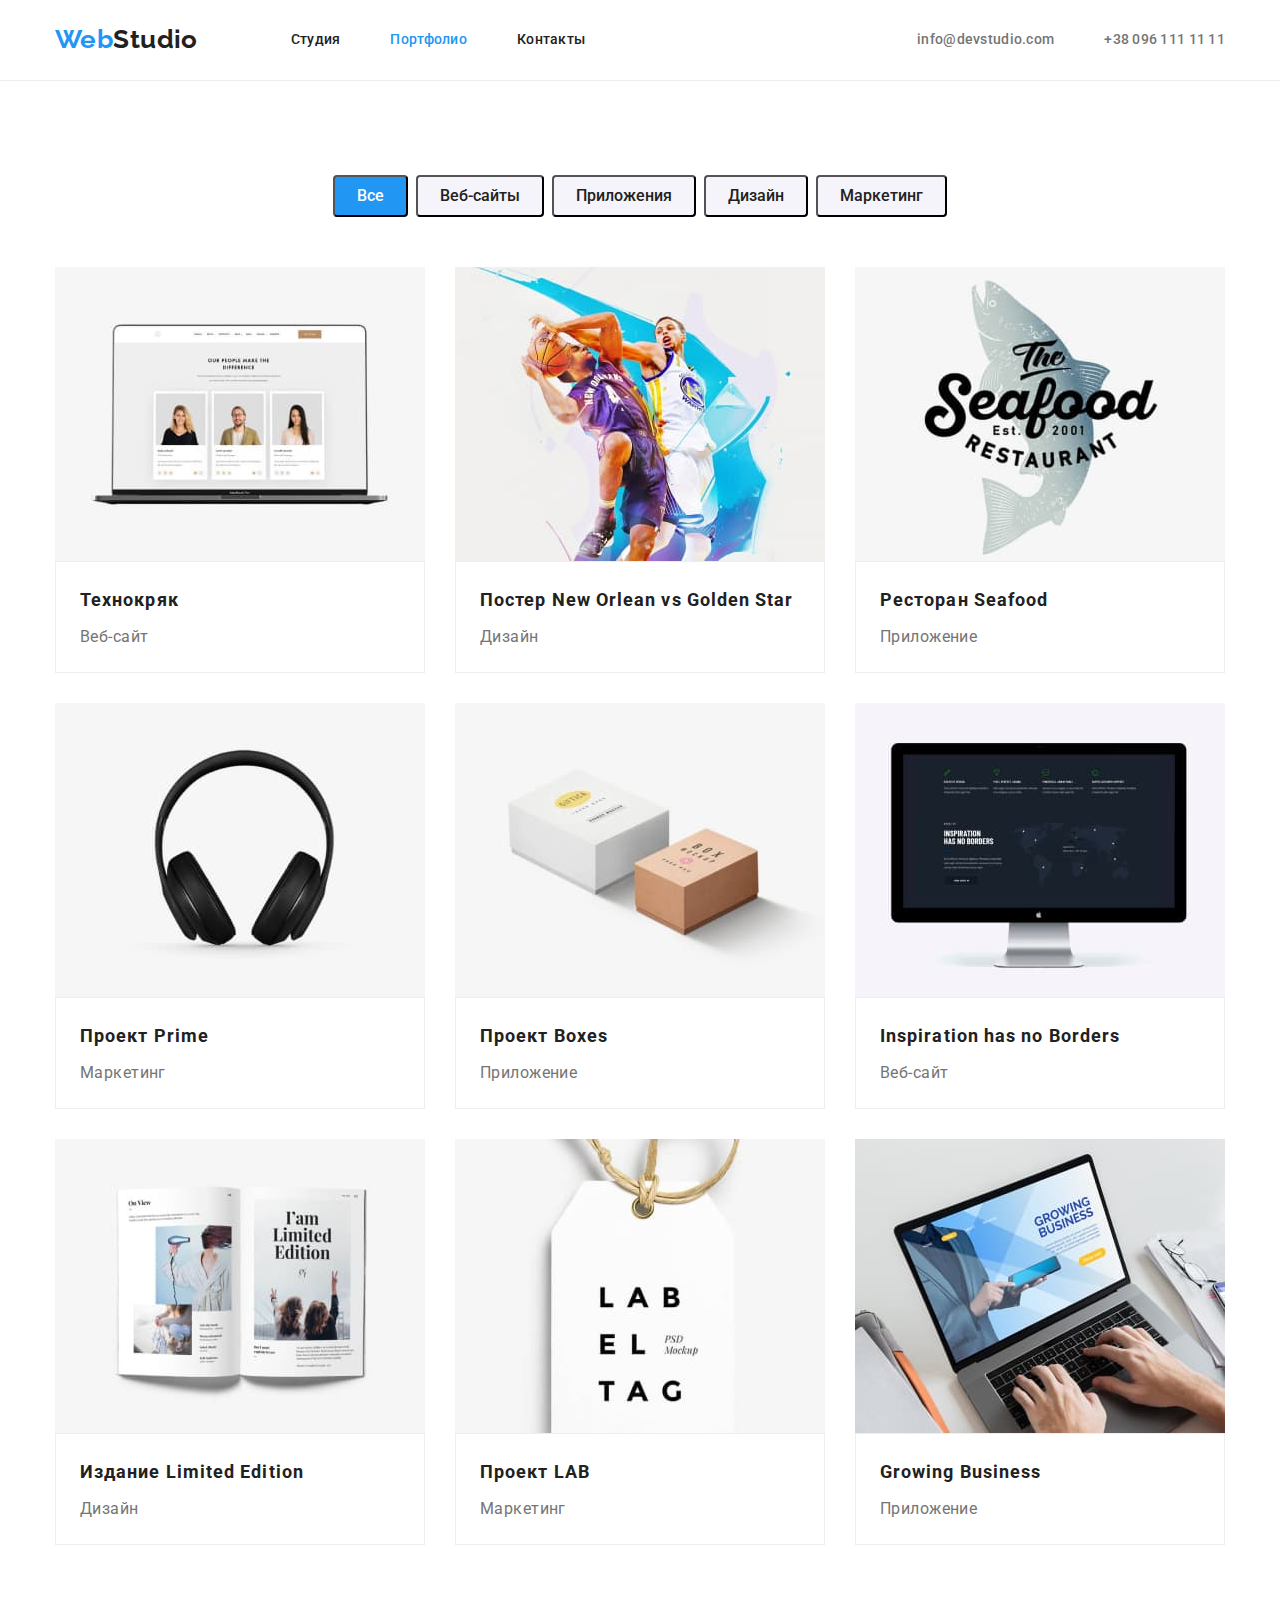
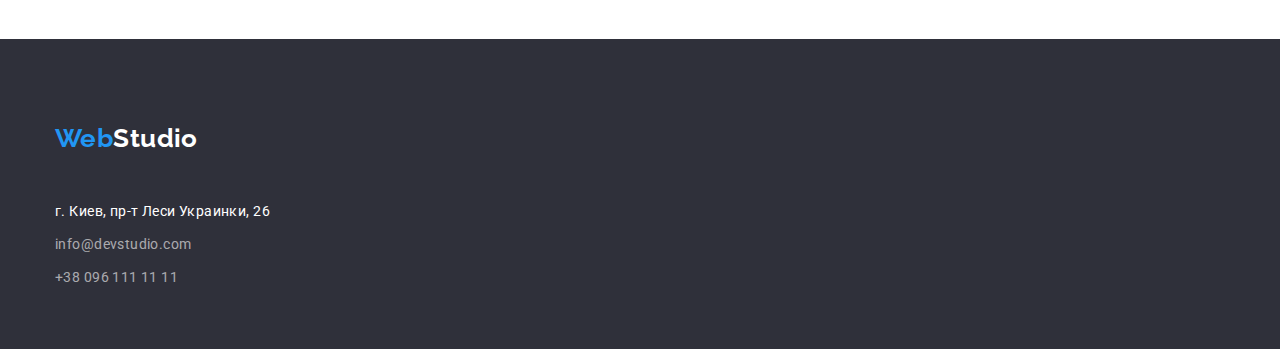
==== portfolio.html @ 86b3f027 "add geometry" ====
<!DOCTYPE html>
<html lang="ru">
  <head>
    <meta charset="UTF-8" />
    <meta http-equiv="X-UA-Compatible" content="IE=edge" />
    <meta name="viewport" content="width=device-width, initial-scale=1.0" />
    <title>Document</title>
    <link rel="preconnect" href="https://fonts.googleapis.com" />
    <link rel="preconnect" href="https://fonts.gstatic.com" crossorigin />
    <link
      href="https://fonts.googleapis.com/css2?family=Raleway:wght@700&family=Roboto:wght@400;500;700;900&display=swap"
      rel="stylesheet"
    />
    <link
      rel="stylesheet"
      href="https://cdnjs.cloudflare.com/ajax/libs/modern-normalize/1.1.0/modern-normalize.min.css"
    />
    <link rel="stylesheet" href="./css/style.css" />
  </head>

  <body>
    <!-- Шапка сайта -->
    <header class="page-header">
      <div class="main-nav container">
        <nav class="main-nav">
          <a href="./index.html" lang="en" class="logo">
            <span class="logo-accent">Web</span>Studio</a
          >
          <ul class="site-nav list">
            <li class="item"><a href="./index.html" class="site-nav-link ">Студия</a></li>
            <li class="item"><a href="" class="site-nav-link current">Портфолио</a></li>
            <li class="item"><a href="" class="site-nav-link">Контакты</a></li>
          </ul>
        </nav>

        <ul class="main-contact list">
          <li class="item">
            <a href="mailto:info@devstudio.com" class="main-contact-link">info@devstudio.com</a>
          </li>
          <li class="item">
            <a href="tel:+380961111111" class="main-contact-link">+38 096 111 11 11</a>
          </li>
        </ul>
      </div>
    </header>
    <main>

    <!-- Главный контент страницы -->
    <!-- Список проектов -->
    <main>
      <section class="section">

                  <h1 hidden>Список проектов</h1>
        <ul class="filter list container">
        
          <li class="filter-item"><button type="button" class="button current">Все</button></li>
          <li class="filter-item"><button type="button" class="button ">Веб-сайты</button></li>
          <li class="filter-item"><button type="button" class="button">Приложения</button></li>
          <li class="filter-item"><button type="button" class="button">Дизайн</button></li>
          <li class="filter-item"><button type="button" class="button">Маркетинг</button></li>
        </ul>

        <ul class="projects list container">
          <li class="projects-item">
            <a href="" class="link"
              ><img src="./images/techpark.jpg" alt="Сайт Технокряк" width="370" />
              <div class="card-description">
              <h2 class="projects-title">Технокряк</h2>
              <p class="projects-type">Веб-сайт</p>
              </div>
</a
            >
          </li>
          <li class="projects-item">
            <a href="" class="link"
              ><img src="./images/neworleanposter.jpg" alt="Постер New Orlean" width="370" />
              <div class="card-description">              <h2 class="projects-title">
                Постер <span lang="en"> New Orlean vs Golden Star</span>
              </h2>
              <p class="projects-type">Дизайн</p></div>
</a>
          </li>
          <li class="projects-item">
            <a href="" class="link"
              ><img src="./images/seafood.jpg" alt="Лого ресторана Seafood" width="370" />
              <div class="card-description">
                <h2 class="projects-title">Ресторан <span lang="en">Seafood</span></h2>
              <p class="projects-type">Приложение</p>
              </div>
              </a
            >
          </li>
          <li class="projects-item">
            <a href="" class="link"
              ><img src="./images/projectprime.jpg" alt="Лого проекта Prime" width="370" />
              <div class="card-description">
                <h2 class="projects-title">Проект <span lang="en">Prime</span></h2>
              <p class="projects-type">Маркетинг</p>
              </div>
              </a
            >
          </li>
          <li class="projects-item">
            <a href="" class="link"
              ><img src="./images/projectboxes.jpg" alt="Лого проекта Boxes" width="370" />
              <div class="card-description">
                <h2 class="projects-title">Проект <span lang="en">Boxes</span></h2>
              <p class="projects-type">Приложение</p>
              </div>
              </a
            >
          </li>
          <li class="projects-item">
            <a href="" class="link"
              ><img
                src="./images/websaitinspiration.jpg"
                alt="Сайт Inspiration has no Borders"
                width="370"
              />
              <div class="card-description">
                <h2 class="projects-title" lang="en">Inspiration has no Borders</h2>
              <p class="projects-type">Веб-сайт</p>
              </div>
              </a
            >
          </li>
          <li class="projects-item">
            <a href="" class="link"
              ><img
                src="./images/limitededition.jpg"
                alt="Журнал со страницей Издания Limited Edition"
                width="370"
              />
              <div class="card-description">
                <h2 class="projects-title">Издание <span lang="en">Limited Edition</span></h2>
              <p class="projects-type">Дизайн</p>
              </div>
              </a
            >
          </li>
          <li class="projects-item">
            <a href="" class="link"
              ><img src="./images/projectlab.jpg" alt="Бирка LabELTag" width="370" />
              <div class="card-description">
                <h2 class="projects-title">Проект <span lang="en">LAB</span></h2>
              <p class="projects-type">Маркетинг</p>
              </div>
              </a
            >
          </li>
          <li class="projects-item">
            <a href="" class="link"
              ><img
                src="./images/growingbusiness.jpg"
                alt="Сайт Growing Business на ноутбуке"
                width="370"
              />
              <div class="card-description">
                <h2 class="projects-title" lang="en">Growing Business</h2>
              <p class="projects-type">Приложение</p>
              </div>
              </a
            >
          </li>
        </ul>
        
      </section>
    </main>

    <!-- Подвал сайта -->
    <footer class="footer">
      <div class="container">
        <a href="./index.html" lang="en" class="logo">
          <span class="logo-accent">Web</span>Studio</a
        >
        <address>
          <ul class="address list">
            <li class="address-item">
              <a
                class="address-link"
                href="https://goo.gl/maps/cTay3ysUZgRBHp5K7"
                target="_blank"
                rel="noopener noreferrer"
                >г. Киев, пр-т Леси Украинки, 26</a
              >
            </li>
            <li class="address-item">
              <a class="address-link" href="mailto:info@devstudio.com">info@devstudio.com</a>
            </li>
            <li class="address-item">
              <a class="address-link" href="tel:+380961111111">+38 096 111 11 11</a>
            </li>
          </ul>
        </address>
      </div>
    </footer>
  </body>
</html>
---- css/style.css ----
:root {
  --primary-text-color: #212121;
  --secondary-text-color: #757575;
  --accent-color: #2196f3;
  --white-color: #ffffff;
  --footer-contacts-color: rgba(255, 255, 255, 0.6);
  --background-dark-color: #2f303a;
  --background-grey-color: #f5f4fa;
  --background-light-color: #e5e5e5;
}

body {
  font-family: Roboto, sans-serif;
  color: var(--primary-text-color);
  letter-spacing: 0.03em;
  font-size: 14px;
}

button {
  font-family: inherit;
}

img {
  display: block;
}

.list {
  padding: 0;
  margin: 0;
  list-style: none;
}

.section {
  padding: 94px 0;
}

.section-title {
  margin-bottom: 50px;
  margin-top: 0;

  font-weight: 700;
  font-size: 36px;
  line-height: 1.17;
  text-align: center;
}

.container {
  margin-left: auto;
  margin-right: auto;
  padding-left: 15px;
  padding-right: 15px;
  width: 1200px;
}

/* Header */
.page-header {
  border-bottom: 1px solid #ececec;
}

.main-nav {
  display: flex;
  align-items: center;
}

.logo {
  display: block;
  padding-top: 24px;
  padding-bottom: 25px;

  color: var(--primary-text-color);
  font-family: Raleway, sans-serif;
  font-weight: 700;
  font-size: 26px;
  line-height: 1.19;
  text-decoration: none;
}

.logo-accent {
  color: var(--accent-color);
}

.site-nav {
  display: flex;
  margin-left: 93px;
}

.site-nav .item:not(:last-child) {
  margin-right: 50px;
}

.site-nav-link {
  display: block;
  padding-top: 32px;
  padding-bottom: 32px;

  color: var(--primary-text-color);
  font-weight: 500;
  line-height: 1.14;
  letter-spacing: 0.02em;
  text-decoration: none;
}

.site-nav-link:hover,
.site-nav-link:focus {
  color: var(--accent-color);
}

.site-nav-link.current {
  color: var(--accent-color);
}

.main-contact {
  margin-left: auto;
  display: flex;
}

.main-contact .item + .item {
  margin-left: 50px;
}

.main-contact-link {
  display: block;
  padding-top: 32px;
  padding-bottom: 32px;

  color: var(--secondary-text-color);
  font-weight: 500;
  line-height: 1.14;
  letter-spacing: 0.02em;
  text-decoration: none;
}

.main-contact-link:hover,
.main-contact-link:focus {
  color: var(--accent-color);
}

/* Hero section */

.hero {
  padding: 200px 0;

  background-color: var(--background-dark-color);
  text-align: center;
}

.hero-title {
  margin-top: 0;
  margin-bottom: 30px;

  color: var(--white-color);
  font-weight: 900;
  font-size: 44px;
  line-height: 1.36;
  letter-spacing: 0.06em;
}

.hero-button {
  padding: 10px 32px;
  border-radius: 4px;
  box-shadow: 0px 4px 4px rgba(0, 0, 0, 0.15);

  color: var(--white-color);
  background-color: var(--accent-color);
  font-weight: 700;
  font-size: 16px;
  line-height: 1.88;
  text-align: center;
  letter-spacing: 0.06em;

  cursor: pointer;
}

/* Секция "качества команды" */

.quality-box {
  display: flex;
}

.quality-item {
  width: 270px;

  margin-left: 30px;
}

.quality-item:first-child {
  margin-left: 0;
}

.quality-list-title {
  margin-top: 0;
  margin-bottom: 10px;

  font-weight: 700;
  font-size: 14px;
  line-height: 1.14;
}

.qulity-list-text {
  margin-top: 0;
  margin-bottom: 0;

  color: var(--secondary-text-color);

  line-height: 1.71;
}

/* Секция "чем занимаемся" */

.working-section {
  padding-top: 0;
  padding-bottom: 94px;
}

.working-list {
  display: flex;
}

.working-item {
  width: 370px;
  margin-left: 30px;
}

.working-item:first-child {
  margin-left: 0;
}

/* Секция Наша команда */

.team-section {
  background-color: var(--background-grey-color);
}

.team-list {
  display: flex;
}

.team-list-item {
  background-color: var(--white-color);

  margin-left: 30px;
  width: 270px;
}

.team-list-item:first-child {
  margin-left: 0;
}

.team-list-name {
  margin-top: 30px;
  margin-bottom: 10px;

  font-weight: 500;
  font-size: 16px;
  line-height: 1.19;
  text-align: center;
}

.team-list-position {
  margin-top: 0;
  margin-bottom: 30px;

  color: var(--secondary-text-color);
  font-size: 16px;
  line-height: 1.19;
  text-align: center;
}

/* Футер */

.footer {
  padding: 60px 0;

  background-color: var(--background-dark-color);
}

.footer .logo {
  display: block;
  margin-bottom: 20px;

  color: var(--white-color);
}

.address-item {
  margin-bottom: 9px;
}

.address-item:last-child {
  margin-bottom: 0;
}

.address-link {
  color: var(--footer-contacts-color);

  line-height: 1.72;
  text-decoration: none;
  font-style: normal;
}

.address-link[target='_blank'] {
  color: var(--white-color);
}

.address-link:hover,
.address-link:focus {
  color: var(--accent-color);
}

/* Страница Портфолио */

/* Список проектов */

.filter {
  display: flex;
  justify-content: center;
  margin-bottom: 50px;
}

.filter-item {
  margin-left: 8px;
}
.filter-item:first-child {
  margin-left: 0;
}

.filter .button {
  background-color: var(--background-grey-color);
  color: var(--primary-text-color);
  font-weight: 500;
  font-size: 16px;
  line-height: 1.63;

  padding: 6px 22px;
  border-radius: 4px;

  cursor: pointer;
}

.filter .button:hover,
.filter .button:focus {
  background-color: var(--accent-color);
  color: var(--white-color);
}

.button.current {
  background-color: var(--accent-color);
  color: var(--white-color);
}

.projects {
  display: flex;
  flex-wrap: wrap;
}

.projects-item {
  width: 370px;
  margin-right: 30px;
  margin-bottom: 30px;
}

.projects-item:nth-child(3n) {
  margin-right: 0;
}

.projects-item:nth-last-child(-n + 3) {
  margin-bottom: 0;
}

.projects-title {
  color: var(--primary-text-color);
  font-weight: 700;
  font-size: 18px;
  line-height: 2;
  letter-spacing: 0.06em;

  margin-top: 0px;
  margin-bottom: 4px;
}

.card-description {
  border: 1px solid #eeeeee;

  padding: 20px 24px;
}

.projects-type {
  color: var(--secondary-text-color);
  font-size: 16px;
  line-height: 1.88;

  margin-top: 0;
  margin-bottom: 0;
}

.projects .link {
  text-decoration: none;
}
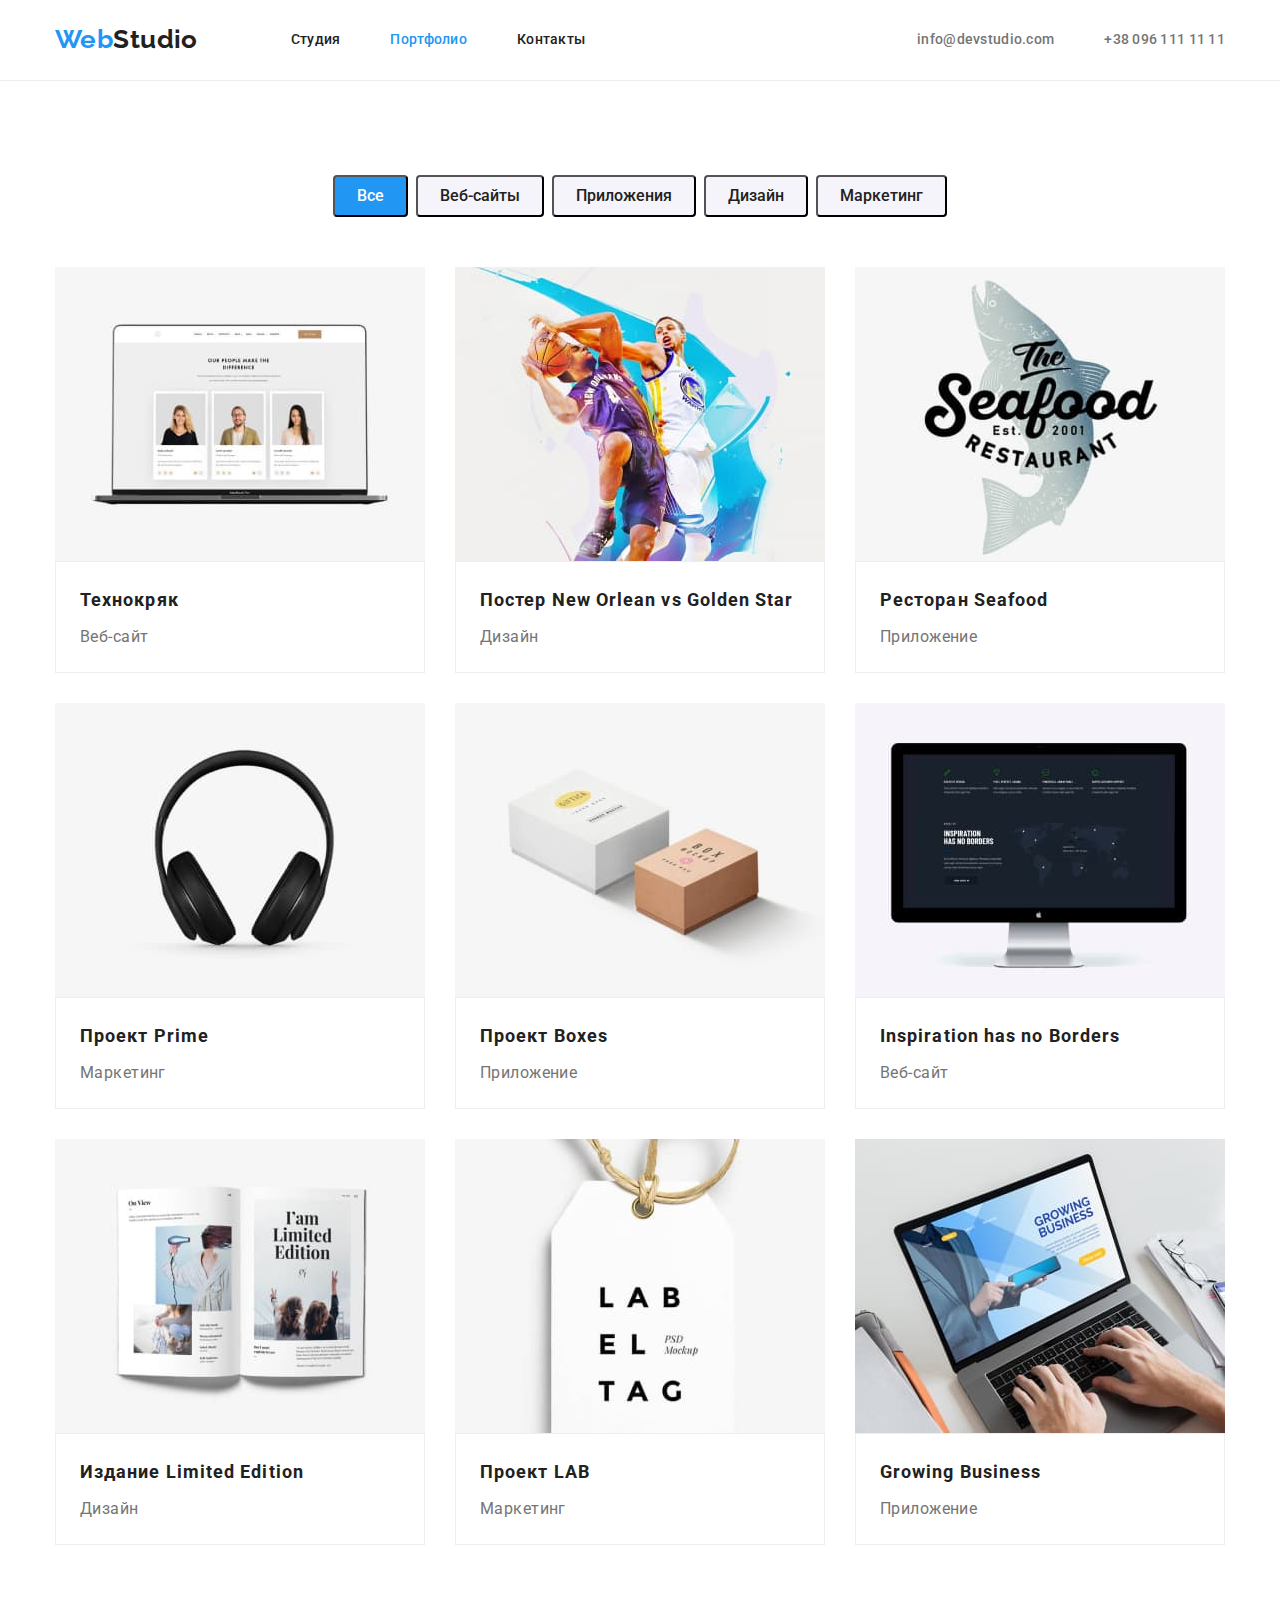
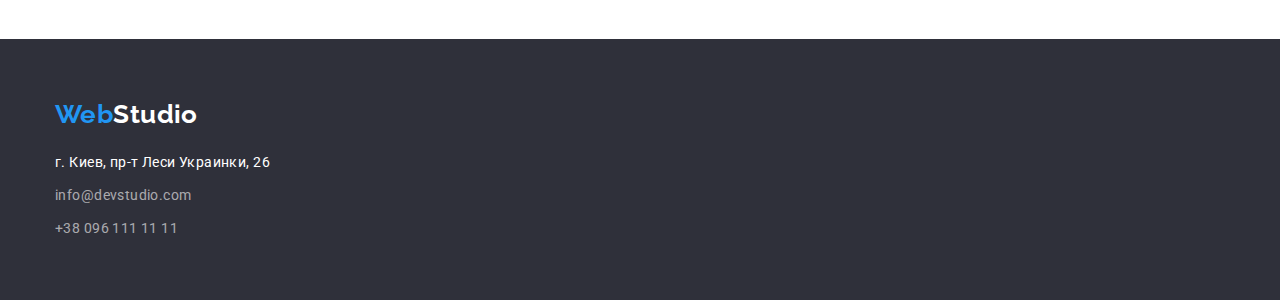
==== commit 284d1ba9: "add some changes" ====
--- a/portfolio.html
+++ b/portfolio.html
@@ -27,7 +27,7 @@
             <span class="logo-accent">Web</span>Studio</a
           >
           <ul class="site-nav list">
-            <li class="item"><a href="./index.html" class="site-nav-link ">Студия</a></li>
+            <li class="item"><a href="./index.html" class="site-nav-link">Студия</a></li>
             <li class="item"><a href="" class="site-nav-link current">Портфолио</a></li>
             <li class="item"><a href="" class="site-nav-link">Контакты</a></li>
           </ul>
@@ -43,18 +43,15 @@
         </ul>
       </div>
     </header>
-    <main>
 
     <!-- Главный контент страницы -->
     <!-- Список проектов -->
     <main>
       <section class="section">
-
-                  <h1 hidden>Список проектов</h1>
+        <h1 hidden>Список проектов</h1>
         <ul class="filter list container">
-        
           <li class="filter-item"><button type="button" class="button current">Все</button></li>
-          <li class="filter-item"><button type="button" class="button ">Веб-сайты</button></li>
+          <li class="filter-item"><button type="button" class="button">Веб-сайты</button></li>
           <li class="filter-item"><button type="button" class="button">Приложения</button></li>
           <li class="filter-item"><button type="button" class="button">Дизайн</button></li>
           <li class="filter-item"><button type="button" class="button">Маркетинг</button></li>
@@ -65,50 +62,48 @@
             <a href="" class="link"
               ><img src="./images/techpark.jpg" alt="Сайт Технокряк" width="370" />
               <div class="card-description">
-              <h2 class="projects-title">Технокряк</h2>
-              <p class="projects-type">Веб-сайт</p>
+                <h2 class="projects-title">Технокряк</h2>
+                <p class="projects-type">Веб-сайт</p>
               </div>
-</a
-            >
+            </a>
           </li>
           <li class="projects-item">
             <a href="" class="link"
               ><img src="./images/neworleanposter.jpg" alt="Постер New Orlean" width="370" />
-              <div class="card-description">              <h2 class="projects-title">
-                Постер <span lang="en"> New Orlean vs Golden Star</span>
-              </h2>
-              <p class="projects-type">Дизайн</p></div>
-</a>
+              <div class="card-description">
+                <h2 class="projects-title">
+                  Постер <span lang="en"> New Orlean vs Golden Star</span>
+                </h2>
+                <p class="projects-type">Дизайн</p>
+              </div>
+            </a>
           </li>
           <li class="projects-item">
             <a href="" class="link"
               ><img src="./images/seafood.jpg" alt="Лого ресторана Seafood" width="370" />
               <div class="card-description">
                 <h2 class="projects-title">Ресторан <span lang="en">Seafood</span></h2>
-              <p class="projects-type">Приложение</p>
+                <p class="projects-type">Приложение</p>
               </div>
-              </a
-            >
+            </a>
           </li>
           <li class="projects-item">
             <a href="" class="link"
               ><img src="./images/projectprime.jpg" alt="Лого проекта Prime" width="370" />
               <div class="card-description">
                 <h2 class="projects-title">Проект <span lang="en">Prime</span></h2>
-              <p class="projects-type">Маркетинг</p>
+                <p class="projects-type">Маркетинг</p>
               </div>
-              </a
-            >
+            </a>
           </li>
           <li class="projects-item">
             <a href="" class="link"
               ><img src="./images/projectboxes.jpg" alt="Лого проекта Boxes" width="370" />
               <div class="card-description">
                 <h2 class="projects-title">Проект <span lang="en">Boxes</span></h2>
-              <p class="projects-type">Приложение</p>
+                <p class="projects-type">Приложение</p>
               </div>
-              </a
-            >
+            </a>
           </li>
           <li class="projects-item">
             <a href="" class="link"
@@ -119,10 +114,9 @@
               />
               <div class="card-description">
                 <h2 class="projects-title" lang="en">Inspiration has no Borders</h2>
-              <p class="projects-type">Веб-сайт</p>
+                <p class="projects-type">Веб-сайт</p>
               </div>
-              </a
-            >
+            </a>
           </li>
           <li class="projects-item">
             <a href="" class="link"
@@ -133,20 +127,18 @@
               />
               <div class="card-description">
                 <h2 class="projects-title">Издание <span lang="en">Limited Edition</span></h2>
-              <p class="projects-type">Дизайн</p>
+                <p class="projects-type">Дизайн</p>
               </div>
-              </a
-            >
+            </a>
           </li>
           <li class="projects-item">
             <a href="" class="link"
               ><img src="./images/projectlab.jpg" alt="Бирка LabELTag" width="370" />
               <div class="card-description">
                 <h2 class="projects-title">Проект <span lang="en">LAB</span></h2>
-              <p class="projects-type">Маркетинг</p>
+                <p class="projects-type">Маркетинг</p>
               </div>
-              </a
-            >
+            </a>
           </li>
           <li class="projects-item">
             <a href="" class="link"
@@ -157,13 +149,11 @@
               />
               <div class="card-description">
                 <h2 class="projects-title" lang="en">Growing Business</h2>
-              <p class="projects-type">Приложение</p>
+                <p class="projects-type">Приложение</p>
               </div>
-              </a
-            >
+            </a>
           </li>
         </ul>
-        
       </section>
     </main>
 
--- a/css/style.css
+++ b/css/style.css
@@ -144,6 +144,12 @@
   text-align: center;
 }
 
+.hero > .container {
+  width: 696px;
+  padding-left: 0;
+  padding-right: 0;
+}
+
 .hero-title {
   margin-top: 0;
   margin-bottom: 30px;
@@ -171,6 +177,12 @@
   cursor: pointer;
 }
 
+.hero-button:hover,
+.hero-button:focus {
+  color: var(--white-color);
+  background-color: #188ce8;
+}
+
 /* Секция "качества команды" */
 
 .quality-box {
@@ -246,8 +258,13 @@
   margin-left: 0;
 }
 
+.team-signature {
+  padding-top: 30px;
+  padding-bottom: 30px;
+}
+
 .team-list-name {
-  margin-top: 30px;
+  margin-top: 0;
   margin-bottom: 10px;
 
   font-weight: 500;
@@ -258,7 +275,7 @@
 
 .team-list-position {
   margin-top: 0;
-  margin-bottom: 30px;
+  margin-bottom: 0;
 
   color: var(--secondary-text-color);
   font-size: 16px;
@@ -277,6 +294,8 @@
 .footer .logo {
   display: block;
   margin-bottom: 20px;
+  padding-bottom: 0;
+  padding-top: 0;
 
   color: var(--white-color);
 }
